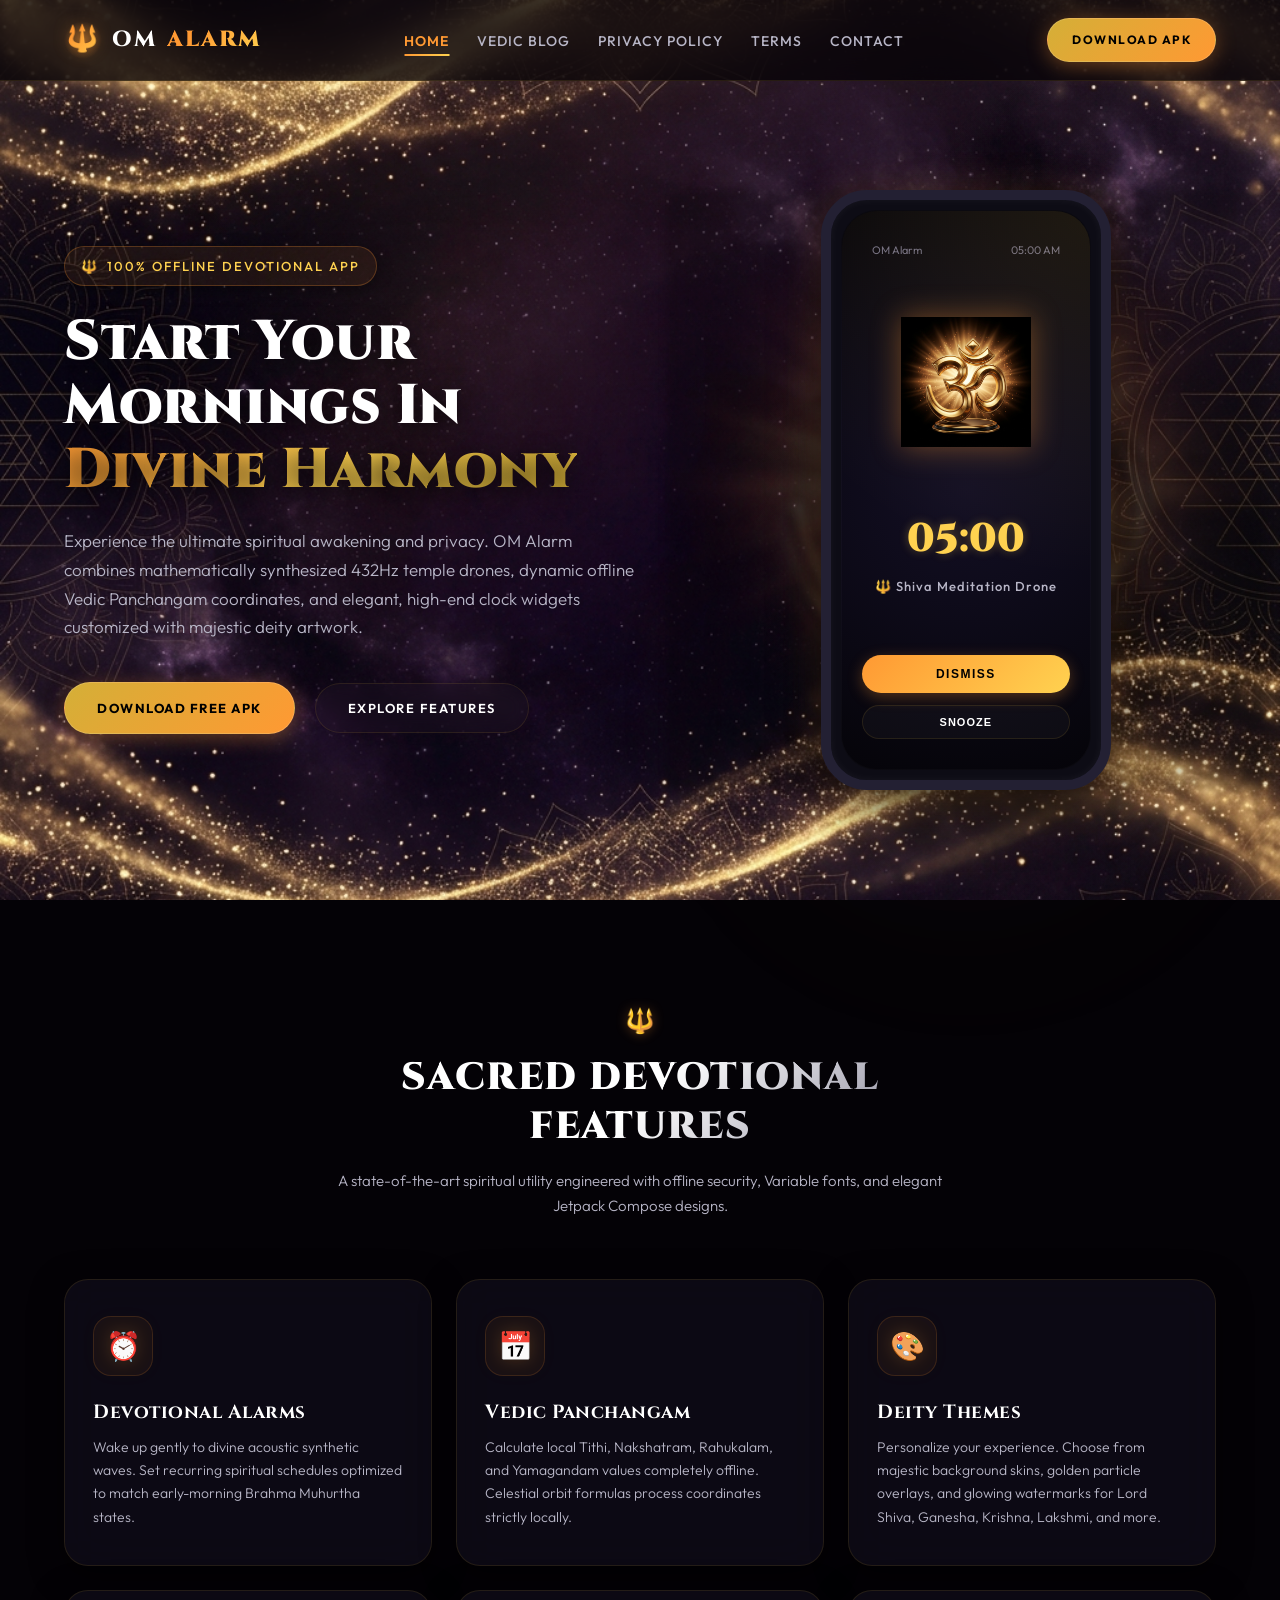
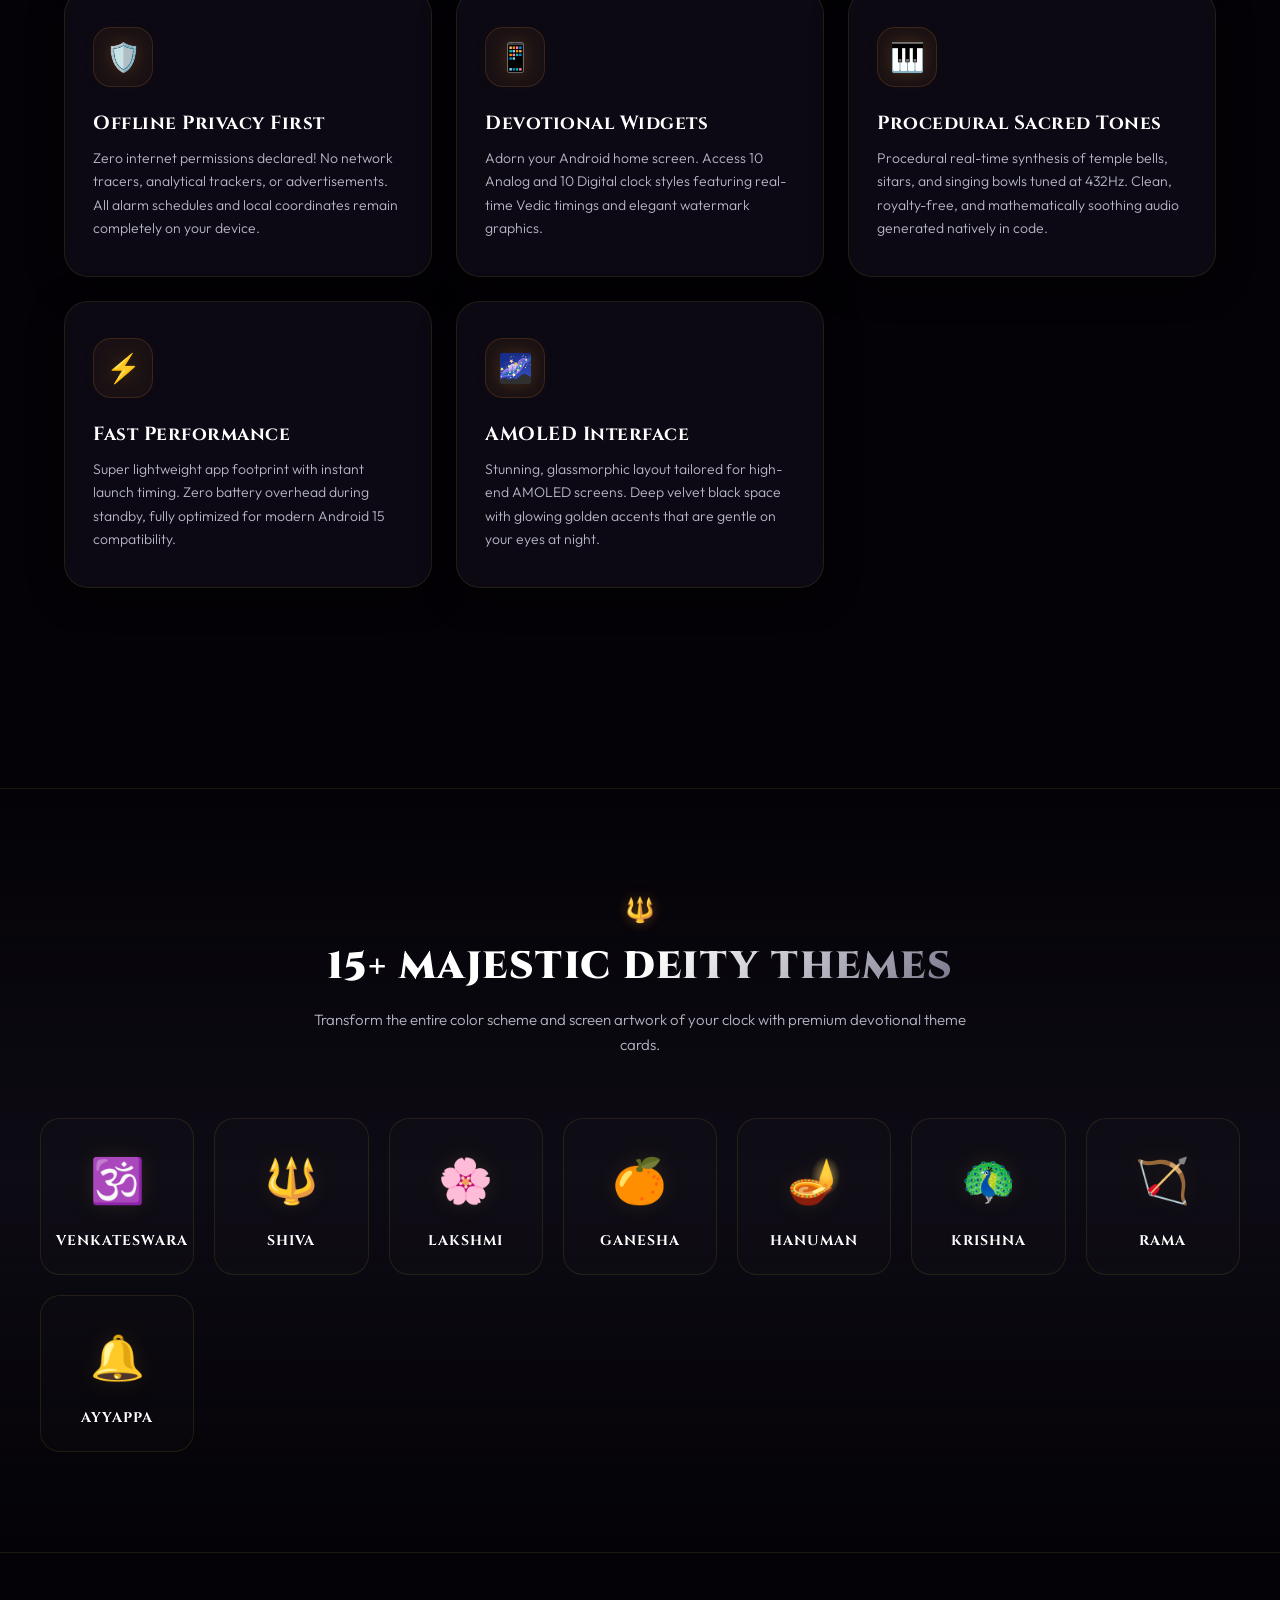
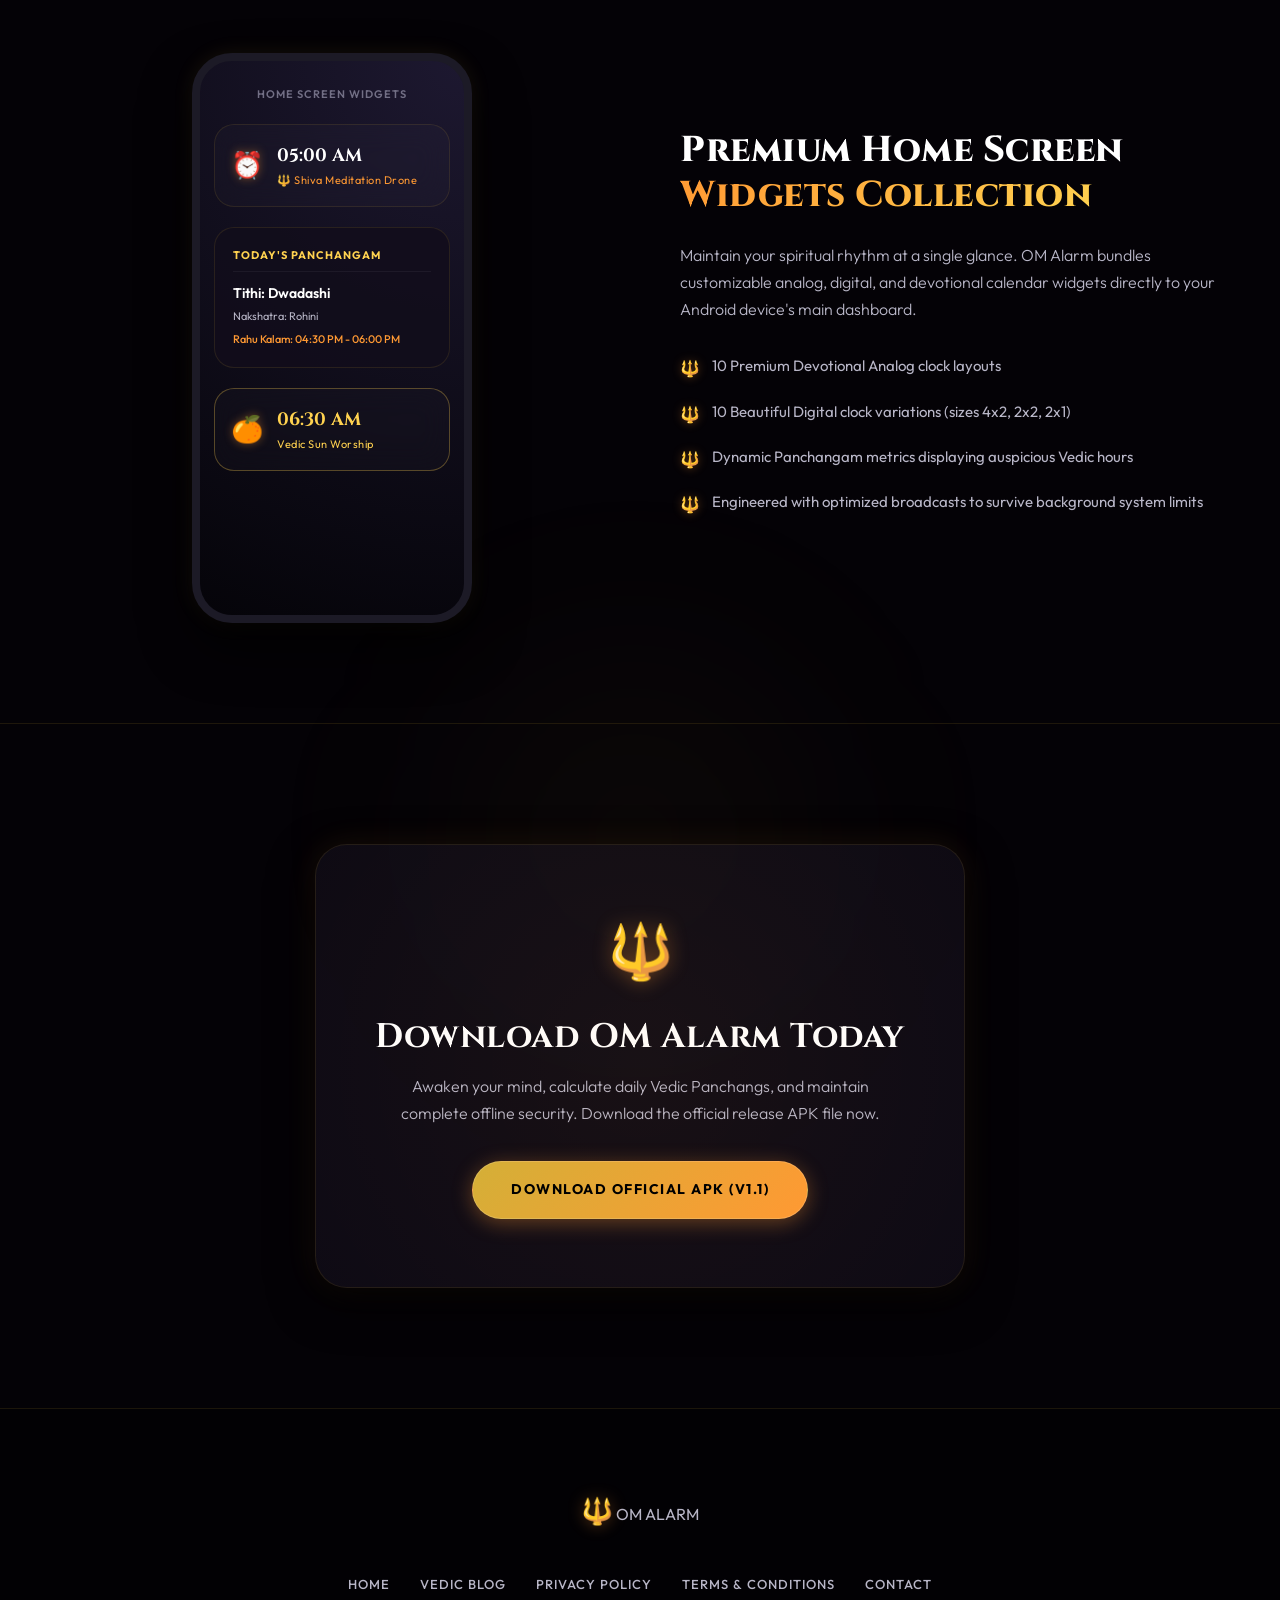
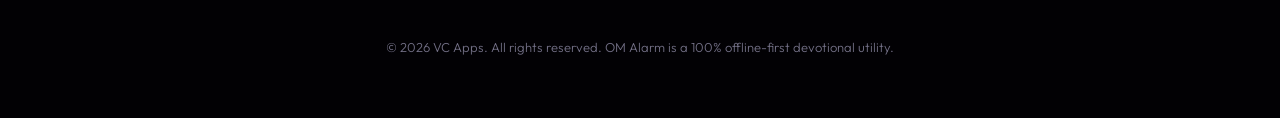
==== index.html @ 781d5936 "Add files via upload" ====
<!DOCTYPE html>
<html lang="en">
<head>
    <meta charset="UTF-8">
    <meta name="viewport" content="width=device-width, initial-scale=1.0">
    <title>🔱 OM Alarm — Premium Devotional Clock & Vedic Panchangam</title>
    <meta name="description" content="Awaken mindfully with offline synthesized 432Hz devotional chants, elegant deity-themed glassmorphic home widgets, and precise local Vedic Panchang calculations.">
    <link rel="stylesheet" href="style.css">
</head>
<body>

    <!-- Dynamic Saffron Aura Background Layer -->
    <div class="volumetric-aura" style="top: 10%; left: 10%;"></div>
    <div class="volumetric-aura-gold" style="top: 50%; right: 5%;"></div>
    
    <!-- Dynamic Floating Saffron Particles -->
    <div class="particles-container"></div>

    <!-- Header Navigation -->
    <header>
        <div class="nav-container">
            <a href="index.html" class="logo">
                <div class="logo-icon-wrapper">
                    <span class="logo-icon">🔱</span>
                    <div class="logo-icon-glow"></div>
                </div>
                OM <span>ALARM</span>
            </a>
            
            <button class="hamburger">☰</button>
            
            <nav>
                <ul>
                    <li><a href="index.html" class="active">Home</a></li>
                    <li><a href="blog.html">Vedic Blog</a></li>
                    <li><a href="privacy-policy.html">Privacy Policy</a></li>
                    <li><a href="terms-and-conditions.html">Terms</a></li>
                    <li><a href="contact.html">Contact</a></li>
                </ul>
            </nav>
            <a href="#download" class="cta-btn">Download APK</a>
        </div>
    </header>

    <!-- Hero Section -->
    <section class="hero">
        <div class="hero-content">
            <div class="hero-badge">
                <span>🔱</span> 100% Offline Devotional App
            </div>
            <h1>Start Your Mornings In <span class="highlight">Divine Harmony</span></h1>
            <p>Experience the ultimate spiritual awakening and privacy. OM Alarm combines mathematically synthesized 432Hz temple drones, dynamic offline Vedic Panchangam coordinates, and elegant, high-end clock widgets customized with majestic deity artwork.</p>
            <div class="hero-buttons">
                <a href="#download" class="cta-btn" style="padding: 14px 32px; font-size: 13px;">Download Free APK</a>
                <a href="#features" class="btn-secondary">Explore Features</a>
            </div>
        </div>
        
        <div class="hero-image-wrapper">
            <div class="om-background-glow"></div>
            <div class="phone-mockup">
                <div class="phone-screen">
                    <div class="phone-header">
                        <span>OM Alarm</span>
                        <span>05:00 AM</span>
                    </div>
                    <div class="phone-deity-watermark"></div>
                    <div class="phone-alarm-details">
                        <div class="phone-time">05:00</div>
                        <div class="phone-label">🔱 Shiva Meditation Drone</div>
                    </div>
                    <div class="phone-controls">
                        <button class="phone-btn-dismiss" onclick="alert('Alarm Dismissed Simulating!')">DISMISS</button>
                        <button class="phone-btn-snooze" onclick="alert('Snoozed for 9 minutes!')">SNOOZE</button>
                    </div>
                </div>
            </div>
        </div>
    </section>

    <!-- Features Section -->
    <section id="features" style="padding: 100px 24px; position: relative;">
        <div class="section-title-wrapper">
            <h2 class="section-title">Sacred Devotional Features</h2>
            <p class="section-subtitle">A state-of-the-art spiritual utility engineered with offline security, Variable fonts, and elegant Jetpack Compose designs.</p>
        </div>
        
        <div class="features-grid">
            <!-- Feature 1 -->
            <div class="glass-card">
                <div class="feature-icon-wrapper">⏰</div>
                <h3>Devotional Alarms</h3>
                <p>Wake up gently to divine acoustic synthetic waves. Set recurring spiritual schedules optimized to match early-morning Brahma Muhurtha states.</p>
            </div>
            <!-- Feature 2 -->
            <div class="glass-card">
                <div class="feature-icon-wrapper">📅</div>
                <h3>Vedic Panchangam</h3>
                <p>Calculate local Tithi, Nakshatram, Rahukalam, and Yamagandam values completely offline. Celestial orbit formulas process coordinates strictly locally.</p>
            </div>
            <!-- Feature 3 -->
            <div class="glass-card">
                <div class="feature-icon-wrapper">🎨</div>
                <h3>Deity Themes</h3>
                <p>Personalize your experience. Choose from majestic background skins, golden particle overlays, and glowing watermarks for Lord Shiva, Ganesha, Krishna, Lakshmi, and more.</p>
            </div>
            <!-- Feature 4 -->
            <div class="glass-card">
                <div class="feature-icon-wrapper">🛡️</div>
                <h3>Offline Privacy First</h3>
                <p>Zero internet permissions declared! No network tracers, analytical trackers, or advertisements. All alarm schedules and local coordinates remain completely on your device.</p>
            </div>
            <!-- Feature 5 -->
            <div class="glass-card">
                <div class="feature-icon-wrapper">📱</div>
                <h3>Devotional Widgets</h3>
                <p>Adorn your Android home screen. Access 10 Analog and 10 Digital clock styles featuring real-time Vedic timings and elegant watermark graphics.</p>
            </div>
            <!-- Feature 6 -->
            <div class="glass-card">
                <div class="feature-icon-wrapper">🎹</div>
                <h3>Procedural Sacred Tones</h3>
                <p>Procedural real-time synthesis of temple bells, sitars, and singing bowls tuned at 432Hz. Clean, royalty-free, and mathematically soothing audio generated natively in code.</p>
            </div>
            <!-- Feature 7 -->
            <div class="glass-card">
                <div class="feature-icon-wrapper">⚡</div>
                <h3>Fast Performance</h3>
                <p>Super lightweight app footprint with instant launch timing. Zero battery overhead during standby, fully optimized for modern Android 15 compatibility.</p>
            </div>
            <!-- Feature 8 -->
            <div class="glass-card">
                <div class="feature-icon-wrapper">🌌</div>
                <h3>AMOLED Interface</h3>
                <p>Stunning, glassmorphic layout tailored for high-end AMOLED screens. Deep velvet black space with glowing golden accents that are gentle on your eyes at night.</p>
            </div>
        </div>
    </section>

    <!-- Deity Gallery Section -->
    <section class="deity-section">
        <div class="section-title-wrapper">
            <h2 class="section-title">15+ Majestic Deity Themes</h2>
            <p class="section-subtitle">Transform the entire color scheme and screen artwork of your clock with premium devotional theme cards.</p>
        </div>
        
        <div class="deity-grid">
            <div class="deity-card">
                <div class="deity-avatar">🕉️</div>
                <h3>Venkateswara</h3>
            </div>
            <div class="deity-card">
                <div class="deity-avatar">🔱</div>
                <h3>Shiva</h3>
            </div>
            <div class="deity-card">
                <div class="deity-avatar">🌸</div>
                <h3>Lakshmi</h3>
            </div>
            <div class="deity-card">
                <div class="deity-avatar">🍊</div>
                <h3>Ganesha</h3>
            </div>
            <div class="deity-card">
                <div class="deity-avatar">🪔</div>
                <h3>Hanuman</h3>
            </div>
            <div class="deity-card">
                <div class="deity-avatar">🦚</div>
                <h3>Krishna</h3>
            </div>
            <div class="deity-card">
                <div class="deity-avatar">🏹</div>
                <h3>Rama</h3>
            </div>
            <div class="deity-card">
                <div class="deity-avatar">🔔</div>
                <h3>Ayyappa</h3>
            </div>
        </div>
    </section>

    <!-- Widgets Promo Section -->
    <section class="widget-promo">
        <div class="widget-mockup-wrapper">
            <div class="widget-phone">
                <div class="widget-title-bar">Home Screen Widgets</div>
                
                <!-- Widget 1: Analog/Digital Clock -->
                <div class="glass-widget">
                    <span class="glass-widget-icon">⏰</span>
                    <div class="widget-time-block">
                        <div class="widget-time-txt">05:00 AM</div>
                        <div class="widget-desc-txt">🔱 Shiva Meditation Drone</div>
                    </div>
                </div>
                
                <!-- Widget 2: Vedic Panchangam -->
                <div class="panchang-widget">
                    <div class="widget-header-line">Today's Panchangam</div>
                    <div class="widget-panchang-val">Tithi: Dwadashi</div>
                    <div class="widget-panchang-sub">Nakshatra: Rohini</div>
                    <div class="widget-panchang-sub" style="color: var(--primary); font-weight: 500; margin-top: 4px;">Rahu Kalam: 04:30 PM - 06:00 PM</div>
                </div>
                
                <!-- Widget 3: Ganesha Theme Digital -->
                <div class="glass-widget" style="border-color: rgba(255, 210, 80, 0.3);">
                    <span class="glass-widget-icon">🍊</span>
                    <div class="widget-time-block">
                        <div class="widget-time-txt" style="color: var(--accent);">06:30 AM</div>
                        <div class="widget-desc-txt" style="color: var(--accent);">Vedic Sun Worship</div>
                    </div>
                </div>
            </div>
        </div>
        
        <div>
            <h2>Premium Home Screen <span>Widgets Collection</span></h2>
            <p>Maintain your spiritual rhythm at a single glance. OM Alarm bundles customizable analog, digital, and devotional calendar widgets directly to your Android device's main dashboard.</p>
            <ul class="bullet-list">
                <li>10 Premium Devotional Analog clock layouts</li>
                <li>10 Beautiful Digital clock variations (sizes 4x2, 2x2, 2x1)</li>
                <li>Dynamic Panchangam metrics displaying auspicious Vedic hours</li>
                <li>Engineered with optimized broadcasts to survive background system limits</li>
            </ul>
        </div>
    </section>

    <!-- Download APK Banner Section -->
    <section id="download" class="download-section">
        <div class="volumetric-aura-gold" style="top: -20%; left: 30%;"></div>
        <div class="download-box">
            <span style="font-size: 54px; filter: drop-shadow(0 0 10px var(--primary-glow));">🔱</span>
            <h2 style="font-size: 34px; margin-top: 18px; margin-bottom: 14px; font-family: var(--font-heading); color: var(--text-title);">Download OM Alarm Today</h2>
            <p style="margin-bottom: 34px; color: var(--text-body); max-width: 520px; margin-left: auto; margin-right: auto; font-weight: 300;">Awaken your mind, calculate daily Vedic Panchangs, and maintain complete offline security. Download the official release APK file now.</p>
            <a href="app-release.apk" class="cta-btn" style="padding: 16px 38px; font-size: 14px;">Download Official APK (V1.1)</a>
        </div>
    </section>

    <!-- Footer -->
    <footer>
        <div class="footer-content">
            <p class="logo" style="justify-content: center;">
                <div class="logo-icon-wrapper" style="margin: 0 auto 0 0; display: inline-flex; width: auto; height: auto;">
                    <span class="logo-icon">🔱</span>
                </div>
                OM <span>ALARM</span>
            </p>
            <div class="footer-links">
                <a href="index.html">Home</a>
                <a href="blog.html">Vedic Blog</a>
                <a href="privacy-policy.html">Privacy Policy</a>
                <a href="terms-and-conditions.html">Terms & Conditions</a>
                <a href="contact.html">Contact</a>
            </div>
            <p class="copyright">&copy; 2026 VC Apps. All rights reserved. OM Alarm is a 100% offline-first devotional utility.</p>
        </div>
    </footer>

    <!-- Interactive Navigation Drawer & Golden Particle Script -->
    <script>
        document.addEventListener("DOMContentLoaded", () => {
            // Scroll tracking header transitions
            const header = document.querySelector("header");
            window.addEventListener("scroll", () => {
                if (window.scrollY > 40) {
                    header.classList.add("scrolled");
                } else {
                    header.classList.remove("scrolled");
                }
            });

            // Mobile Hamburger menu control
            const hamburger = document.querySelector(".hamburger");
            const nav = document.querySelector("nav");
            if (hamburger && nav) {
                hamburger.addEventListener("click", () => {
                    nav.classList.toggle("active");
                    hamburger.textContent = nav.classList.contains("active") ? "✕" : "☰";
                });
            }

            // High-fidelity Javascript Golden Particle Generator
            const container = document.querySelector(".particles-container");
            if (container) {
                for (let i = 0; i < 24; i++) {
                    const particle = document.createElement("div");
                    particle.classList.add("particle");
                    
                    const size = Math.random() * 5 + 1.5;
                    const left = Math.random() * 100;
                    const delay = Math.random() * 12;
                    const duration = Math.random() * 14 + 10;
                    
                    particle.style.width = `${size}px`;
                    particle.style.height = `${size}px`;
                    particle.style.left = `${left}%`;
                    particle.style.animationDelay = `${delay}s`;
                    particle.style.animationDuration = `${duration}s`;
                    
                    container.appendChild(particle);
                }
            }
        });
    </script>
</body>
</html>
---- style.css ----
/* 🔱 OM Alarm Premium Devotional Stylesheet */
@import url('https://fonts.googleapis.com/css2?family=Cinzel:wght@400;600;700;800;900&family=Outfit:wght@200;300;400;500;600;700;800&display=swap');

:root {
    --bg-primary: #040206; /* Ultimate AMOLED Pitch Black */
    --bg-secondary: #0d0b14; /* Deep Velvet Temple Shadow */
    --bg-tertiary: #14111d; /* Card Inner Base */
    --primary: #ff9933; /* Sacred Saffron */
    --primary-rgb: 255, 153, 51;
    --primary-glow: rgba(255, 153, 51, 0.4);
    
    --accent: #ffd250; /* Divine Warm Gold */
    --accent-gold: #d4af37; /* Metallic Royal Gold */
    --accent-glow: rgba(255, 210, 80, 0.25);
    
    --text-title: #ffffff;
    --text-body: #b8b6c7;
    --text-muted: #726f85;
    
    --card-glass: rgba(18, 14, 28, 0.65);
    --card-border: rgba(212, 175, 55, 0.12); /* Subtle Gold Border */
    --card-border-hover: rgba(255, 153, 51, 0.35); /* Glowing Saffron Hover */
    
    --font-heading: 'Cinzel', serif;
    --font-body: 'Outfit', sans-serif;
    
    --transition: all 0.5s cubic-bezier(0.16, 1, 0.3, 1);
    --transition-slow: all 0.8s cubic-bezier(0.16, 1, 0.3, 1);
}

/* Global Reset & Core Styling */
* {
    margin: 0;
    padding: 0;
    box-sizing: border-box;
}

html {
    scroll-behavior: smooth;
}

body {
    background-color: var(--bg-primary);
    background-image: 
        radial-gradient(circle at 50% 0%, rgba(255, 153, 51, 0.08) 0%, transparent 50%),
        radial-gradient(circle at 100% 60%, rgba(212, 175, 55, 0.04) 0%, transparent 40%),
        url('divine_temple_bg.png');
    background-size: cover;
    background-attachment: fixed;
    background-position: center;
    color: var(--text-body);
    font-family: var(--font-body);
    line-height: 1.7;
    overflow-x: hidden;
}

/* Scrollbar Customization */
::-webkit-scrollbar {
    width: 8px;
}
::-webkit-scrollbar-track {
    background: var(--bg-primary);
}
::-webkit-scrollbar-thumb {
    background: #181524;
    border: 1px solid var(--card-border);
    border-radius: 20px;
}
::-webkit-scrollbar-thumb:hover {
    background: var(--primary);
    box-shadow: 0 0 10px var(--primary-glow);
}

h1, h2, h3, h4, h5, h6 {
    font-family: var(--font-heading);
    color: var(--text-title);
    font-weight: 700;
    letter-spacing: 0.5px;
    line-height: 1.3;
}

p {
    font-weight: 300;
}

a {
    text-decoration: none;
    color: inherit;
    transition: var(--transition);
}

/* Decorative Volumetric Glow Layers */
.volumetric-aura {
    position: absolute;
    width: 600px;
    height: 600px;
    background: radial-gradient(circle, rgba(255, 153, 51, 0.08) 0%, transparent 70%);
    filter: blur(80px);
    pointer-events: none;
    z-index: -1;
    animation: drift 15s ease-in-out infinite alternate;
}

.volumetric-aura-gold {
    position: absolute;
    width: 500px;
    height: 500px;
    background: radial-gradient(circle, rgba(212, 175, 55, 0.06) 0%, transparent 75%);
    filter: blur(100px);
    pointer-events: none;
    z-index: -1;
    animation: drift-opposite 18s ease-in-out infinite alternate;
}

/* Floating Particles Container */
.particles-container {
    position: absolute;
    top: 0;
    left: 0;
    width: 100%;
    height: 100%;
    overflow: hidden;
    pointer-events: none;
    z-index: 0;
}

.particle {
    position: absolute;
    background: radial-gradient(circle, var(--accent) 0%, transparent 70%);
    border-radius: 50%;
    opacity: 0.3;
    animation: float-up 10s linear infinite;
}

/* Header & Glassmorphic Navigation */
header {
    position: fixed;
    top: 0;
    left: 0;
    width: 100%;
    z-index: 1000;
    background: rgba(4, 2, 6, 0.75);
    backdrop-filter: blur(20px);
    -webkit-backdrop-filter: blur(20px);
    border-bottom: 1px solid var(--card-border);
    transition: var(--transition);
}

header.scrolled {
    padding: 10px 0;
    background: rgba(4, 2, 6, 0.9);
    border-bottom-color: rgba(255, 153, 51, 0.2);
    box-shadow: 0 10px 30px rgba(0, 0, 0, 0.8);
}

.nav-container {
    max-width: 1200px;
    margin: 0 auto;
    padding: 18px 24px;
    display: flex;
    justify-content: space-between;
    align-items: center;
}

/* Premium Animated Logo */
.logo {
    display: flex;
    align-items: center;
    gap: 10px;
    font-family: var(--font-heading);
    font-size: 22px;
    font-weight: 800;
    color: var(--text-title);
    letter-spacing: 2px;
}

.logo span {
    color: var(--primary);
    background: linear-gradient(135deg, var(--primary) 30%, var(--accent) 100%);
    -webkit-background-clip: text;
    -webkit-text-fill-color: transparent;
    font-weight: 900;
}

.logo-icon-wrapper {
    position: relative;
    width: 38px;
    height: 38px;
    display: flex;
    align-items: center;
    justify-content: center;
}

.logo-icon {
    font-size: 26px;
    z-index: 2;
    filter: drop-shadow(0 0 8px var(--primary-glow));
    animation: breathing 4s ease-in-out infinite alternate;
}

.logo-icon-glow {
    position: absolute;
    width: 100%;
    height: 100%;
    background: radial-gradient(circle, var(--primary-glow) 0%, transparent 70%);
    border-radius: 50%;
    z-index: 1;
    animation: pulse-glow 2s ease-in-out infinite;
}

/* Nav Menu Items */
nav {
    position: relative;
}

nav ul {
    display: flex;
    list-style: none;
    gap: 28px;
    align-items: center;
}

nav ul a {
    font-size: 14px;
    font-weight: 500;
    letter-spacing: 1px;
    color: var(--text-body);
    text-transform: uppercase;
    position: relative;
    padding: 6px 0;
}

nav ul a::after {
    content: '';
    position: absolute;
    bottom: 0;
    left: 50%;
    width: 0;
    height: 1.5px;
    background: linear-gradient(90deg, var(--primary), var(--accent));
    transition: var(--transition);
    transform: translateX(-50%);
}

nav ul a:hover {
    color: var(--text-title);
    text-shadow: 0 0 10px rgba(255, 153, 51, 0.4);
}

nav ul a:hover::after, nav ul a.active::after {
    width: 100%;
}

nav ul a.active {
    color: var(--primary);
    font-weight: 600;
}

/* Call-to-action Button */
.cta-btn {
    background: linear-gradient(135deg, var(--accent-gold), var(--primary));
    color: #000000;
    padding: 11px 24px;
    border-radius: 30px;
    font-weight: 700;
    font-size: 12px;
    font-family: var(--font-body);
    letter-spacing: 1.5px;
    text-transform: uppercase;
    box-shadow: 0 4px 20px rgba(255, 153, 51, 0.35);
    border: 1px solid rgba(255, 255, 255, 0.15);
    cursor: pointer;
    overflow: hidden;
    position: relative;
    display: inline-block;
    text-align: center;
}

.cta-btn::before {
    content: '';
    position: absolute;
    top: 0;
    left: -100%;
    width: 50%;
    height: 100%;
    background: linear-gradient(90deg, transparent, rgba(255, 255, 255, 0.4), transparent);
    transform: skewX(-25deg);
    transition: 0.75s;
}

.cta-btn:hover {
    transform: translateY(-3px);
    box-shadow: 0 8px 25px rgba(255, 153, 51, 0.6);
    color: #000;
}

.cta-btn:hover::before {
    left: 150%;
}

/* Mobile Hamburger Menu */
.hamburger {
    display: none;
    cursor: pointer;
    background: none;
    border: none;
    color: var(--text-title);
    font-size: 24px;
    z-index: 1001;
}

/* Hero Section */
.hero {
    position: relative;
    min-height: 100vh;
    padding: 160px 24px 80px;
    max-width: 1200px;
    margin: 0 auto;
    display: grid;
    grid-template-columns: 1.1fr 0.9fr;
    gap: 40px;
    align-items: center;
    z-index: 10;
}

.hero-content {
    position: relative;
    z-index: 10;
}

.hero-badge {
    background: rgba(255, 153, 51, 0.08);
    border: 1px solid rgba(255, 153, 51, 0.25);
    padding: 8px 16px;
    border-radius: 30px;
    color: var(--accent);
    font-size: 13px;
    font-weight: 500;
    letter-spacing: 2px;
    text-transform: uppercase;
    display: inline-flex;
    align-items: center;
    gap: 8px;
    margin-bottom: 24px;
    box-shadow: 0 4px 15px rgba(0, 0, 0, 0.4);
}

.hero-content h1 {
    font-size: 56px;
    line-height: 1.15;
    margin-bottom: 24px;
    font-weight: 900;
    text-shadow: 0 5px 25px rgba(0, 0, 0, 0.8);
}

.hero-content h1 span.highlight {
    background: linear-gradient(135deg, var(--primary), var(--accent), var(--accent-gold));
    -webkit-background-clip: text;
    -webkit-text-fill-color: transparent;
}

.hero-content p {
    font-size: 17px;
    color: var(--text-body);
    margin-bottom: 40px;
    max-width: 580px;
    font-weight: 300;
}

.hero-buttons {
    display: flex;
    gap: 20px;
    align-items: center;
    flex-wrap: wrap;
}

.btn-secondary {
    border: 1px solid var(--card-border);
    background: rgba(255, 255, 255, 0.02);
    backdrop-filter: blur(10px);
    -webkit-backdrop-filter: blur(10px);
    color: var(--text-title);
    padding: 13px 32px;
    border-radius: 30px;
    font-weight: 600;
    font-size: 13px;
    letter-spacing: 1.5px;
    text-transform: uppercase;
    display: inline-block;
    transition: var(--transition);
}

.btn-secondary:hover {
    background: rgba(255, 153, 51, 0.05);
    border-color: var(--primary);
    box-shadow: 0 0 15px rgba(255, 153, 51, 0.2);
    transform: translateY(-2px);
}

/* Premium Hero Image with Glowing OM */
.hero-image-wrapper {
    position: relative;
    display: flex;
    justify-content: center;
    align-items: center;
    z-index: 5;
}

.om-background-glow {
    position: absolute;
    width: 120%;
    height: 120%;
    background: url('gold_om_logo.png') no-repeat center;
    background-size: contain;
    opacity: 0.18;
    filter: blur(4px);
    z-index: -1;
    animation: rotate-slow 60s linear infinite;
}

/* Custom Interactive Phone Mockup */
.phone-mockup {
    width: 290px;
    height: 600px;
    background: #0d0c15;
    border-radius: 46px;
    border: 10px solid #232033;
    box-shadow: 
        0 25px 60px -15px rgba(0, 0, 0, 0.9), 
        0 0 40px rgba(255, 153, 51, 0.15),
        inset 0 0 10px rgba(255, 255, 255, 0.05);
    padding: 10px;
    overflow: hidden;
    position: relative;
    display: flex;
    flex-direction: column;
    justify-content: center;
    align-items: center;
    animation: floating-phone 6s ease-in-out infinite;
}

.phone-screen {
    width: 100%;
    height: 100%;
    border-radius: 36px;
    overflow: hidden;
    background: radial-gradient(circle at center, #130f24 0%, #050409 100%);
    display: flex;
    flex-direction: column;
    justify-content: space-between;
    align-items: center;
    padding: 30px 20px;
    text-align: center;
    border: 1px solid rgba(255, 255, 255, 0.02);
    position: relative;
}

.phone-screen::before {
    content: '';
    position: absolute;
    top: 0;
    left: 0;
    width: 100%;
    height: 100%;
    background: radial-gradient(circle at top right, rgba(255, 210, 80, 0.1) 0%, transparent 60%);
    pointer-events: none;
}

.phone-header {
    display: flex;
    justify-content: space-between;
    width: 100%;
    padding: 0 10px;
    font-size: 11px;
    color: var(--text-muted);
}

.phone-deity-watermark {
    width: 130px;
    height: 130px;
    background: url('gold_om_logo.png') no-repeat center;
    background-size: contain;
    filter: drop-shadow(0 0 15px rgba(255, 153, 51, 0.4));
    animation: pulsing-watermark 3s ease-in-out infinite alternate;
}

.phone-alarm-details {
    width: 100%;
    z-index: 2;
}

.phone-time {
    font-family: var(--font-heading);
    font-size: 40px;
    font-weight: 900;
    color: var(--accent);
    text-shadow: 0 0 10px rgba(255, 210, 80, 0.3);
    margin-bottom: 2px;
}

.phone-label {
    font-size: 13px;
    color: var(--text-body);
    font-weight: 500;
    letter-spacing: 1px;
}

.phone-controls {
    width: 100%;
    display: flex;
    flex-direction: column;
    gap: 12px;
    z-index: 2;
}

.phone-btn-dismiss {
    background: linear-gradient(135deg, var(--primary), var(--accent));
    border: none;
    padding: 12px 20px;
    border-radius: 20px;
    color: #000;
    font-weight: 700;
    font-size: 12px;
    letter-spacing: 1.5px;
    box-shadow: 0 4px 15px rgba(255, 153, 51, 0.3);
    cursor: pointer;
    text-transform: uppercase;
}

.phone-btn-snooze {
    background: rgba(255, 255, 255, 0.03);
    border: 1px solid var(--card-border);
    padding: 10px 20px;
    border-radius: 20px;
    color: var(--text-title);
    font-weight: 600;
    font-size: 11px;
    letter-spacing: 1px;
    cursor: pointer;
    text-transform: uppercase;
    transition: var(--transition);
}

.phone-btn-snooze:hover {
    background: rgba(255, 255, 255, 0.08);
    border-color: var(--accent);
}

/* Glassmorphism Section Title */
.section-title-wrapper {
    text-align: center;
    max-width: 700px;
    margin: 0 auto 60px;
    padding: 0 24px;
    position: relative;
}

.section-title-wrapper::before {
    content: '🔱';
    font-size: 24px;
    display: block;
    margin-bottom: 12px;
    color: var(--primary);
    filter: drop-shadow(0 0 6px var(--primary-glow));
    animation: breathing 3s ease-in-out infinite alternate;
}

.section-title {
    font-size: 38px;
    font-weight: 900;
    letter-spacing: 1.5px;
    text-transform: uppercase;
    margin-bottom: 16px;
    background: linear-gradient(135deg, var(--text-title) 50%, var(--text-muted) 100%);
    -webkit-background-clip: text;
    -webkit-text-fill-color: transparent;
}

.section-subtitle {
    font-size: 15px;
    color: var(--text-body);
    font-weight: 300;
}

/* Features Grid & Premium Cards */
.features-grid {
    display: grid;
    grid-template-columns: repeat(auto-fit, minmax(280px, 1fr));
    gap: 24px;
    max-width: 1200px;
    margin: 0 auto;
    padding: 0 24px 100px;
}

.glass-card {
    background: var(--card-glass);
    border: 1px solid var(--card-border);
    border-radius: 24px;
    padding: 36px 28px;
    position: relative;
    overflow: hidden;
    transition: var(--transition-slow);
    box-shadow: 
        0 8px 32px 0 rgba(0, 0, 0, 0.5),
        inset 0 0 10px rgba(255, 255, 255, 0.01);
    backdrop-filter: blur(20px);
    -webkit-backdrop-filter: blur(20px);
}

.glass-card::before {
    content: '';
    position: absolute;
    top: 0;
    left: 0;
    width: 100%;
    height: 100%;
    background: linear-gradient(135deg, rgba(255, 153, 51, 0.08) 0%, transparent 100%);
    opacity: 0;
    transition: var(--transition);
}

.glass-card:hover {
    transform: translateY(-8px) scale(1.02);
    border-color: var(--card-border-hover);
    box-shadow: 
        0 15px 35px rgba(0, 0, 0, 0.7),
        0 0 25px rgba(255, 153, 51, 0.15);
}

.glass-card:hover::before {
    opacity: 1;
}

.feature-icon-wrapper {
    width: 60px;
    height: 60px;
    border-radius: 18px;
    background: rgba(255, 153, 51, 0.05);
    border: 1px solid rgba(255, 153, 51, 0.15);
    display: flex;
    align-items: center;
    justify-content: center;
    font-size: 28px;
    margin-bottom: 24px;
    color: var(--primary);
    filter: drop-shadow(0 0 8px rgba(255, 153, 51, 0.2));
    transition: var(--transition);
}

.glass-card:hover .feature-icon-wrapper {
    background: rgba(255, 153, 51, 0.15);
    border-color: var(--primary);
    transform: scale(1.1) rotate(5deg);
}

.glass-card h3 {
    font-size: 19px;
    margin-bottom: 12px;
    letter-spacing: 0.5px;
    font-weight: 700;
}

.glass-card p {
    font-size: 14px;
    color: var(--text-body);
    line-height: 1.65;
    font-weight: 300;
}

/* Deity Section with Carousel Horizontal Grid */
.deity-section {
    background: linear-gradient(180deg, transparent 0%, var(--bg-secondary) 50%, transparent 100%);
    border-top: 1px solid var(--card-border);
    border-bottom: 1px solid var(--card-border);
    padding: 100px 24px;
}

.deity-grid {
    display: grid;
    grid-template-columns: repeat(auto-fit, minmax(140px, 1fr));
    gap: 20px;
    max-width: 1200px;
    margin: 0 auto;
}

.deity-card {
    background: rgba(255, 255, 255, 0.01);
    border: 1px solid var(--card-border);
    border-radius: 20px;
    padding: 24px 15px;
    text-align: center;
    transition: var(--transition);
    position: relative;
    overflow: hidden;
}

.deity-card::before {
    content: '';
    position: absolute;
    width: 80px;
    height: 80px;
    background: radial-gradient(circle, var(--accent-glow) 0%, transparent 70%);
    top: 50%;
    left: 50%;
    transform: translate(-50%, -50%);
    opacity: 0;
    transition: var(--transition);
}

.deity-card:hover {
    border-color: var(--primary);
    background: rgba(255, 153, 51, 0.04);
    transform: translateY(-5px);
    box-shadow: 0 8px 25px rgba(0, 0, 0, 0.5), 0 0 15px rgba(255, 153, 51, 0.1);
}

.deity-card:hover::before {
    opacity: 1;
}

.deity-avatar {
    font-size: 44px;
    margin-bottom: 14px;
    position: relative;
    z-index: 2;
    filter: drop-shadow(0 0 10px rgba(255, 210, 80, 0.1));
    animation: floating-small 3s ease-in-out infinite alternate;
}

.deity-card h3 {
    font-size: 14px;
    font-weight: 700;
    letter-spacing: 1px;
    text-transform: uppercase;
    color: var(--text-title);
    position: relative;
    z-index: 2;
}

/* Premium Widget Promo & Home Mockup Section */
.widget-promo {
    max-width: 1200px;
    margin: 100px auto;
    padding: 0 24px;
    display: grid;
    grid-template-columns: 1fr 1fr;
    gap: 80px;
    align-items: center;
    position: relative;
}

.widget-promo h2 {
    font-size: 36px;
    line-height: 1.25;
    margin-bottom: 24px;
    font-weight: 800;
}

.widget-promo h2 span {
    background: linear-gradient(135deg, var(--primary), var(--accent));
    -webkit-background-clip: text;
    -webkit-text-fill-color: transparent;
}

.widget-promo p {
    font-size: 16px;
    margin-bottom: 30px;
    font-weight: 300;
}

.bullet-list {
    list-style: none;
    margin-bottom: 30px;
}

.bullet-list li {
    margin-bottom: 16px;
    font-size: 15px;
    display: flex;
    align-items: flex-start;
    gap: 12px;
    color: var(--text-body);
}

.bullet-list li::before {
    content: '🔱';
    color: var(--primary);
    font-size: 16px;
    margin-top: 2px;
    filter: drop-shadow(0 0 5px var(--primary-glow));
}

/* Widget Mockup Container */
.widget-mockup-wrapper {
    display: flex;
    justify-content: center;
    position: relative;
}

.widget-phone {
    width: 280px;
    height: 570px;
    background: #08070d;
    border-radius: 40px;
    border: 8px solid #1c1a26;
    box-shadow: 
        0 25px 50px rgba(0, 0, 0, 0.8),
        0 0 20px rgba(212, 175, 55, 0.1);
    padding: 14px;
    display: flex;
    flex-direction: column;
    justify-content: flex-start;
    align-items: center;
    gap: 20px;
    background-image: radial-gradient(circle at top right, #1d1830 0%, #050409 100%);
    animation: floating-phone-opposite 6s ease-in-out infinite;
}

.widget-title-bar {
    font-size: 11px;
    color: var(--text-muted);
    letter-spacing: 1px;
    text-transform: uppercase;
    font-weight: 600;
    margin-top: 10px;
}

.glass-widget {
    background: rgba(255, 255, 255, 0.02);
    border: 1px solid var(--card-border);
    backdrop-filter: blur(15px);
    -webkit-backdrop-filter: blur(15px);
    width: 100%;
    border-radius: 20px;
    padding: 16px;
    display: flex;
    align-items: center;
    gap: 14px;
    transition: var(--transition);
}

.glass-widget:hover {
    border-color: var(--primary);
    transform: scale(1.03);
    box-shadow: 0 8px 25px rgba(0,0,0,0.5);
}

.glass-widget-icon {
    font-size: 26px;
    filter: drop-shadow(0 0 5px var(--primary-glow));
    animation: floating-small 3s ease-in-out infinite alternate;
}

.widget-time-block {
    text-align: left;
}

.widget-time-txt {
    font-size: 18px;
    font-weight: 700;
    color: var(--text-title);
    font-family: var(--font-heading);
}

.widget-desc-txt {
    font-size: 11px;
    color: var(--primary);
    letter-spacing: 0.5px;
}

.panchang-widget {
    background: rgba(18, 14, 28, 0.85);
    border: 1px solid var(--card-border);
    width: 100%;
    border-radius: 20px;
    padding: 18px;
    text-align: left;
    transition: var(--transition);
}

.panchang-widget:hover {
    border-color: var(--accent);
    transform: scale(1.03);
    box-shadow: 0 8px 25px rgba(0,0,0,0.5);
}

.widget-header-line {
    font-size: 11px;
    color: var(--accent);
    font-weight: 700;
    letter-spacing: 1px;
    text-transform: uppercase;
    border-bottom: 1px solid rgba(255, 255, 255, 0.05);
    padding-bottom: 6px;
    margin-bottom: 10px;
}

.widget-panchang-val {
    font-size: 14px;
    font-weight: 600;
    color: var(--text-title);
    margin-bottom: 2px;
}

.widget-panchang-sub {
    font-size: 11px;
    color: var(--text-body);
}

/* Inner Page Header Block */
.inner-header {
    position: relative;
    padding: 180px 24px 80px;
    background: linear-gradient(180deg, var(--bg-secondary) 0%, var(--bg-primary) 100%);
    text-align: center;
    border-bottom: 1px solid var(--card-border);
}

.inner-header h1 {
    font-size: 46px;
    font-weight: 900;
    margin-bottom: 16px;
    letter-spacing: 1.5px;
    text-transform: uppercase;
    background: linear-gradient(135deg, var(--text-title), var(--accent));
    -webkit-background-clip: text;
    -webkit-text-fill-color: transparent;
}

.inner-header p {
    font-size: 15px;
    color: var(--text-body);
    font-weight: 300;
    max-width: 600px;
    margin: 0 auto;
}

.inner-content {
    max-width: 960px;
    margin: 80px auto;
    padding: 0 24px;
}

/* Legal Documents Style (Privacy & Terms) */
.legal-box {
    background: var(--card-glass);
    border: 1px solid var(--card-border);
    border-radius: 28px;
    padding: 50px 40px;
    backdrop-filter: blur(25px);
    -webkit-backdrop-filter: blur(25px);
    box-shadow: 0 10px 40px rgba(0, 0, 0, 0.6);
}

.legal-highlight-box {
    background: rgba(255, 153, 51, 0.03);
    border-left: 4px solid var(--primary);
    padding: 24px;
    border-radius: 12px;
    margin-bottom: 40px;
    box-shadow: inset 0 0 15px rgba(255, 153, 51, 0.02);
}

.legal-highlight-box h3 {
    color: var(--text-title);
    margin-bottom: 8px;
    display: flex;
    align-items: center;
    gap: 8px;
    font-size: 16px;
}

.legal-box h2 {
    font-size: 22px;
    margin-top: 40px;
    margin-bottom: 18px;
    border-left: 3.5px solid var(--primary);
    padding-left: 14px;
    letter-spacing: 1px;
}

.legal-box h2:first-of-type {
    margin-top: 0;
}

.legal-box p {
    margin-bottom: 22px;
    font-size: 15.5px;
    font-weight: 300;
    line-height: 1.8;
}

.legal-box ul {
    margin-left: 20px;
    margin-bottom: 30px;
}

.legal-box li {
    margin-bottom: 12px;
    font-size: 14.5px;
    font-weight: 300;
}

.legal-box strong {
    color: var(--text-title);
    font-weight: 600;
}

/* Grid layout for permissions on Privacy Page */
.permissions-grid {
    display: grid;
    grid-template-columns: 1fr 1fr;
    gap: 20px;
    margin: 25px 0 35px;
}

.permission-card {
    background: rgba(255, 255, 255, 0.015);
    border: 1px solid var(--card-border);
    border-radius: 16px;
    padding: 20px;
    transition: var(--transition);
}

.permission-card:hover {
    border-color: rgba(255, 153, 51, 0.25);
    background: rgba(255, 153, 51, 0.02);
}

.permission-card-title {
    font-family: var(--font-heading);
    font-size: 15px;
    font-weight: 700;
    color: var(--accent);
    margin-bottom: 8px;
    display: flex;
    align-items: center;
    gap: 8px;
}

.permission-card-desc {
    font-size: 13.5px;
    color: var(--text-body);
    font-weight: 300;
    line-height: 1.5;
}

/* Table layout styling */
table {
    width: 100%;
    border-collapse: collapse;
    margin: 30px 0;
    font-size: 14px;
    background: rgba(0,0,0,0.3);
    border-radius: 16px;
    overflow: hidden;
    border: 1px solid var(--card-border);
}

th, td {
    border: 1px solid var(--card-border);
    padding: 16px;
    text-align: left;
}

th {
    background-color: rgba(255, 153, 51, 0.04);
    color: var(--primary);
    font-family: var(--font-heading);
    font-weight: bold;
    letter-spacing: 1px;
    font-size: 13px;
    text-transform: uppercase;
}

tr:nth-child(even) {
    background-color: rgba(255,255,255,0.01);
}

tr:hover {
    background-color: rgba(255, 153, 51, 0.015);
}

/* Blog Layout */
.blog-grid {
    display: grid;
    grid-template-columns: repeat(auto-fit, minmax(320px, 1fr));
    gap: 30px;
    max-width: 1200px;
    margin: 60px auto 100px;
    padding: 0 24px;
}

.blog-card {
    background: var(--card-glass);
    border: 1px solid var(--card-border);
    border-radius: 24px;
    overflow: hidden;
    transition: var(--transition);
    display: flex;
    flex-direction: column;
}

.blog-card:hover {
    transform: translateY(-6px);
    border-color: var(--primary);
    box-shadow: 0 12px 35px rgba(0,0,0,0.6);
}

.blog-meta {
    padding: 24px 24px 0;
    font-size: 12px;
    color: var(--primary);
    font-weight: 600;
    letter-spacing: 1px;
    display: flex;
    justify-content: space-between;
    text-transform: uppercase;
}

.blog-body {
    padding: 16px 24px 28px;
    display: flex;
    flex-direction: column;
    flex-grow: 1;
}

.blog-body h3 {
    font-size: 19px;
    margin-bottom: 12px;
    line-height: 1.4;
    color: var(--text-title);
}

.blog-body p {
    font-size: 14px;
    margin-bottom: 24px;
    color: var(--text-body);
    font-weight: 300;
    flex-grow: 1;
}

.read-more {
    font-weight: 700;
    font-size: 12px;
    color: var(--accent);
    text-transform: uppercase;
    letter-spacing: 1px;
    margin-top: auto;
    display: inline-flex;
    align-items: center;
    gap: 4px;
}

.read-more:hover {
    color: var(--primary);
}

/* Contact Page Layout */
.contact-container {
    display: grid;
    grid-template-columns: 0.9fr 1.1fr;
    gap: 60px;
    max-width: 1100px;
    margin: 60px auto 100px;
    padding: 0 24px;
}

.contact-info {
    display: flex;
    flex-direction: column;
    gap: 32px;
}

.contact-info-title {
    font-size: 26px;
    font-weight: 800;
    margin-bottom: 8px;
}

.contact-info p {
    font-weight: 300;
    font-size: 15px;
    line-height: 1.6;
}

.info-item {
    display: flex;
    align-items: flex-start;
    gap: 20px;
    background: rgba(255, 255, 255, 0.015);
    border: 1px solid var(--card-border);
    padding: 20px;
    border-radius: 20px;
    transition: var(--transition);
}

.info-item:hover {
    border-color: rgba(255, 153, 51, 0.2);
    background: rgba(255, 153, 51, 0.01);
}

.info-icon {
    width: 48px;
    height: 48px;
    background: rgba(255, 153, 51, 0.05);
    border: 1px solid var(--primary);
    border-radius: 14px;
    display: flex;
    justify-content: center;
    align-items: center;
    font-size: 20px;
    color: var(--primary);
    filter: drop-shadow(0 0 5px var(--primary-glow));
}

.info-text h3 {
    font-size: 15px;
    margin-bottom: 4px;
    color: var(--text-title);
    text-transform: uppercase;
    letter-spacing: 0.5px;
}

.info-text p {
    font-size: 13.5px;
    font-weight: 300;
    color: var(--text-body);
}

/* Modern Borderless Input Contact Form */
.contact-form {
    background: var(--card-glass);
    border: 1px solid var(--card-border);
    border-radius: 28px;
    padding: 40px;
    box-shadow: 0 10px 40px rgba(0,0,0,0.6);
}

.contact-form h2 {
    font-size: 22px;
    margin-bottom: 30px;
    text-align: center;
    border-bottom: 1px solid var(--card-border);
    padding-bottom: 14px;
}

.form-group {
    margin-bottom: 24px;
    position: relative;
}

.form-group label {
    display: block;
    font-size: 11px;
    font-weight: 600;
    color: var(--accent);
    margin-bottom: 8px;
    text-transform: uppercase;
    letter-spacing: 1px;
}

.form-group input, .form-group textarea {
    width: 100%;
    background: rgba(0, 0, 0, 0.4);
    border: 1px solid var(--card-border);
    border-radius: 14px;
    padding: 14px 18px;
    color: var(--text-title);
    font-family: var(--font-body);
    font-size: 15px;
    font-weight: 300;
    transition: var(--transition);
}

.form-group input:focus, .form-group textarea:focus {
    outline: none;
    border-color: var(--primary);
    box-shadow: 0 0 15px rgba(255, 153, 51, 0.15);
    background: rgba(0, 0, 0, 0.6);
}

/* Custom Styled Agree Checkbox */
.agree-container {
    display: flex;
    align-items: flex-start;
    gap: 10px;
    margin-bottom: 24px;
    cursor: pointer;
    font-size: 13px;
    color: var(--text-body);
}

.agree-container input {
    width: auto;
    margin-top: 4px;
    accent-color: var(--primary);
}

/* Simulated Submit Button */
.submit-btn {
    width: 100%;
    background: linear-gradient(135deg, var(--accent-gold), var(--primary));
    color: #000;
    border: none;
    padding: 16px;
    border-radius: 16px;
    font-family: var(--font-heading);
    font-weight: 800;
    font-size: 14px;
    letter-spacing: 1.5px;
    text-transform: uppercase;
    cursor: pointer;
    box-shadow: 0 4px 20px rgba(255, 153, 51, 0.35);
    transition: var(--transition);
}

.submit-btn:hover {
    transform: translateY(-2px);
    box-shadow: 0 8px 25px rgba(255, 153, 51, 0.55);
}

/* Direct Download Section on Main Page */
.download-section {
    padding: 120px 24px;
    text-align: center;
    position: relative;
    border-top: 1px solid var(--card-border);
}

.download-box {
    max-width: 650px;
    margin: 0 auto;
    background: var(--card-glass);
    border: 1px solid var(--card-border);
    padding: 60px 40px;
    border-radius: 32px;
    box-shadow: 
        0 15px 45px rgba(0, 0, 0, 0.8),
        0 0 30px rgba(255, 153, 51, 0.1);
    position: relative;
    overflow: hidden;
}

.download-box::before {
    content: '';
    position: absolute;
    top: -50%;
    left: -50%;
    width: 200%;
    height: 200%;
    background: radial-gradient(circle, rgba(255, 153, 51, 0.05) 0%, transparent 60%);
    pointer-events: none;
}

/* Footer styling */
footer {
    background-color: #020104;
    border-top: 1px solid var(--card-border);
    padding: 80px 24px 60px;
    text-align: center;
    position: relative;
    z-index: 10;
}

.footer-content {
    max-width: 1200px;
    margin: 0 auto;
}

.footer-links {
    display: flex;
    justify-content: center;
    gap: 30px;
    margin: 40px 0;
    flex-wrap: wrap;
}

.footer-links a {
    font-size: 13px;
    color: var(--text-body);
    font-weight: 500;
    letter-spacing: 1px;
    text-transform: uppercase;
}

.footer-links a:hover {
    color: var(--primary);
    text-shadow: 0 0 8px rgba(255, 153, 51, 0.3);
}

.copyright {
    font-size: 13px;
    color: var(--text-muted);
    font-weight: 300;
}

/* Core Animations Keyframes */
@keyframes breathing {
    0% {
        transform: scale(0.96);
        filter: drop-shadow(0 0 4px var(--primary-glow));
    }
    100% {
        transform: scale(1.04);
        filter: drop-shadow(0 0 14px var(--primary-glow));
    }
}

@keyframes pulse-glow {
    0% {
        transform: scale(0.9);
        opacity: 0.3;
    }
    50% {
        transform: scale(1.15);
        opacity: 0.6;
    }
    100% {
        transform: scale(0.9);
        opacity: 0.3;
    }
}

@keyframes floating-phone {
    0% {
        transform: translateY(0px) rotate(0deg);
    }
    50% {
        transform: translateY(-15px) rotate(1deg);
    }
    100% {
        transform: translateY(0px) rotate(0deg);
    }
}

@keyframes floating-phone-opposite {
    0% {
        transform: translateY(0px) rotate(0deg);
    }
    50% {
        transform: translateY(-15px) rotate(-1.5deg);
    }
    100% {
        transform: translateY(0px) rotate(0deg);
    }
}

@keyframes floating-small {
    0% {
        transform: translateY(0px);
    }
    50% {
        transform: translateY(-5px);
    }
    100% {
        transform: translateY(0px);
    }
}

@keyframes floating-small-rotate {
    0% {
        transform: translateY(0px) rotate(-1deg);
    }
    50% {
        transform: translateY(-4px) rotate(1deg);
    }
    100% {
        transform: translateY(0px) rotate(-1deg);
    }
}

@keyframes pulsing-watermark {
    0% {
        transform: scale(0.95);
        opacity: 0.8;
    }
    100% {
        transform: scale(1.05);
        opacity: 0.95;
    }
}

@keyframes rotate-slow {
    0% {
        transform: rotate(0deg);
    }
    100% {
        transform: rotate(360deg);
    }
}

@keyframes drift {
    0% {
        transform: translate(0px, 0px) scale(1);
    }
    50% {
        transform: translate(40px, -50px) scale(1.1);
    }
    100% {
        transform: translate(0px, 0px) scale(1);
    }
}

@keyframes drift-opposite {
    0% {
        transform: translate(0px, 0px) scale(1);
    }
    50% {
        transform: translate(-30px, 40px) scale(1.05);
    }
    100% {
        transform: translate(0px, 0px) scale(1);
    }
}

@keyframes float-up {
    0% {
        transform: translateY(100vh) scale(0.5);
        opacity: 0;
    }
    10% {
        opacity: 0.4;
    }
    90% {
        opacity: 0.4;
    }
    100% {
        transform: translateY(-20vh) scale(1.2);
        opacity: 0;
    }
}

/* Responsive Viewports Adjustments */
@media (max-width: 968px) {
    .hero {
        grid-template-columns: 1fr;
        padding-top: 140px;
        text-align: center;
        gap: 60px;
        min-height: auto;
    }
    
    .hero-badge {
        margin-left: auto;
        margin-right: auto;
    }

    .hero-content h1 {
        font-size: 42px;
    }
    
    .hero-content p {
        margin: 0 auto 36px;
    }
    
    .hero-buttons {
        justify-content: center;
    }
    
    .hero-image-wrapper {
        margin-top: 20px;
    }
    
    .widget-promo {
        grid-template-columns: 1fr;
        gap: 50px;
        text-align: center;
    }
    
    .widget-mockup-wrapper {
        order: 2;
    }
    
    .bullet-list {
        display: inline-block;
        text-align: left;
    }
    
    .contact-container {
        grid-template-columns: 1fr;
        gap: 50px;
    }
    
    .permissions-grid {
        grid-template-columns: 1fr;
    }
}

@media (max-width: 768px) {
    /* Responsive Header Hamburger */
    .hamburger {
        display: block;
    }

    nav ul {
        position: fixed;
        top: 0;
        right: -100%;
        width: 280px;
        height: 100vh;
        background: rgba(4, 2, 6, 0.98);
        backdrop-filter: blur(20px);
        -webkit-backdrop-filter: blur(20px);
        border-left: 1px solid var(--card-border);
        flex-direction: column;
        justify-content: center;
        gap: 36px;
        transition: var(--transition);
        z-index: 1000;
        padding: 40px;
    }

    nav.active ul {
        right: 0;
    }

    .nav-container {
        padding: 16px 20px;
    }

    .cta-btn {
        padding: 8px 18px;
        font-size: 11px;
    }

    .section-title {
        font-size: 30px;
    }

    .legal-box {
        padding: 30px 20px;
    }
}
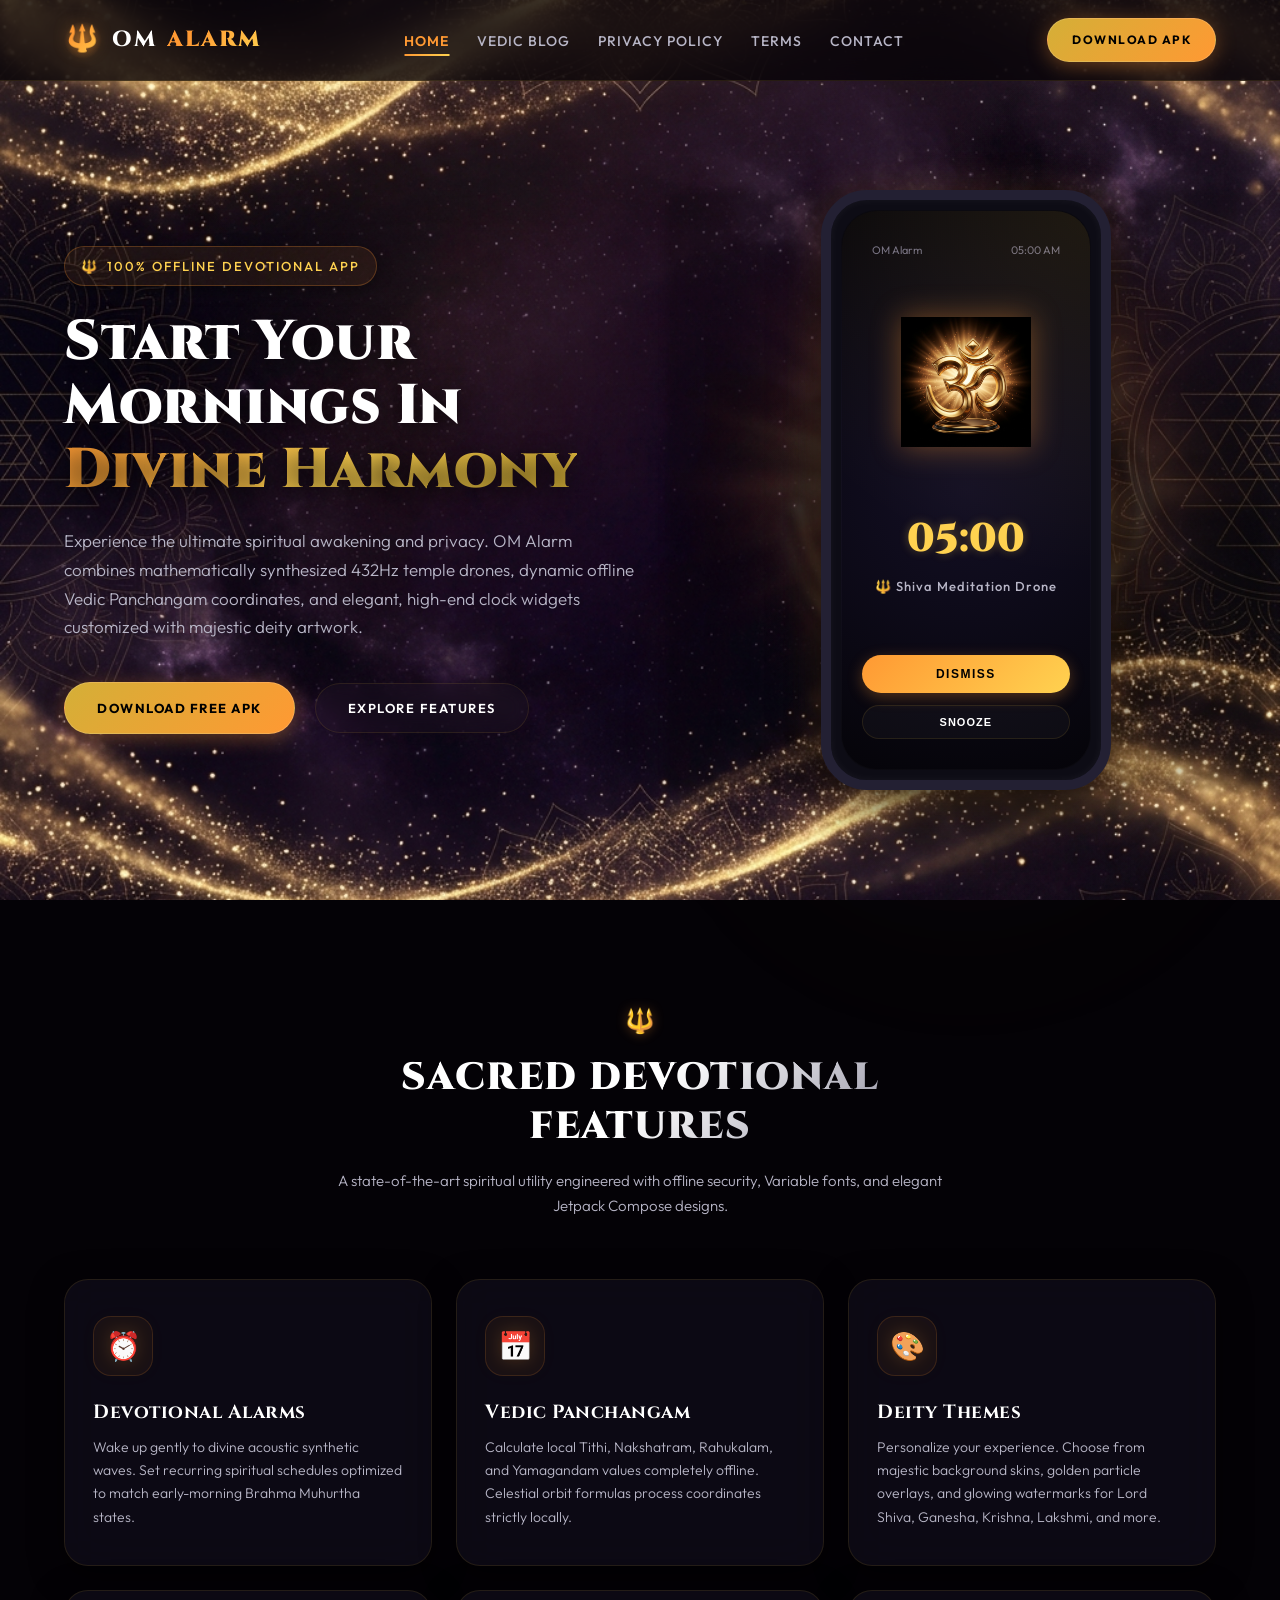
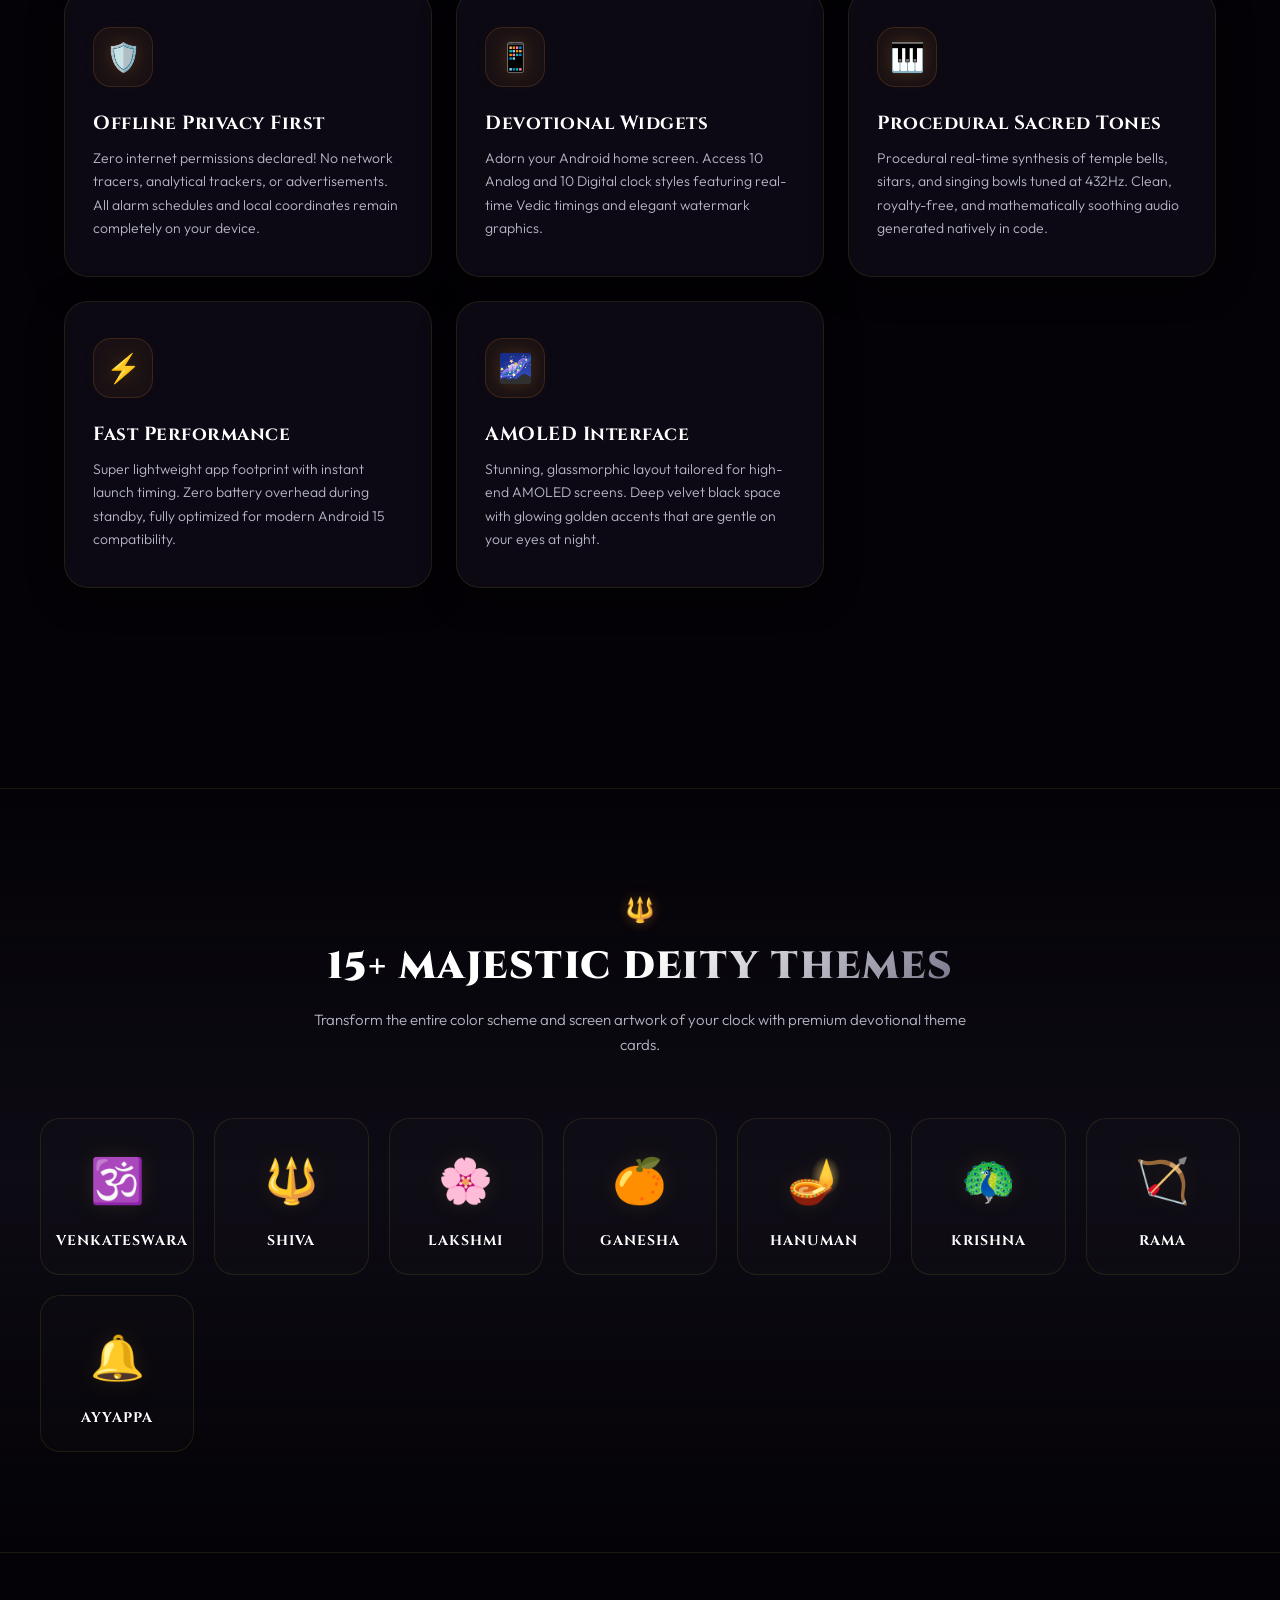
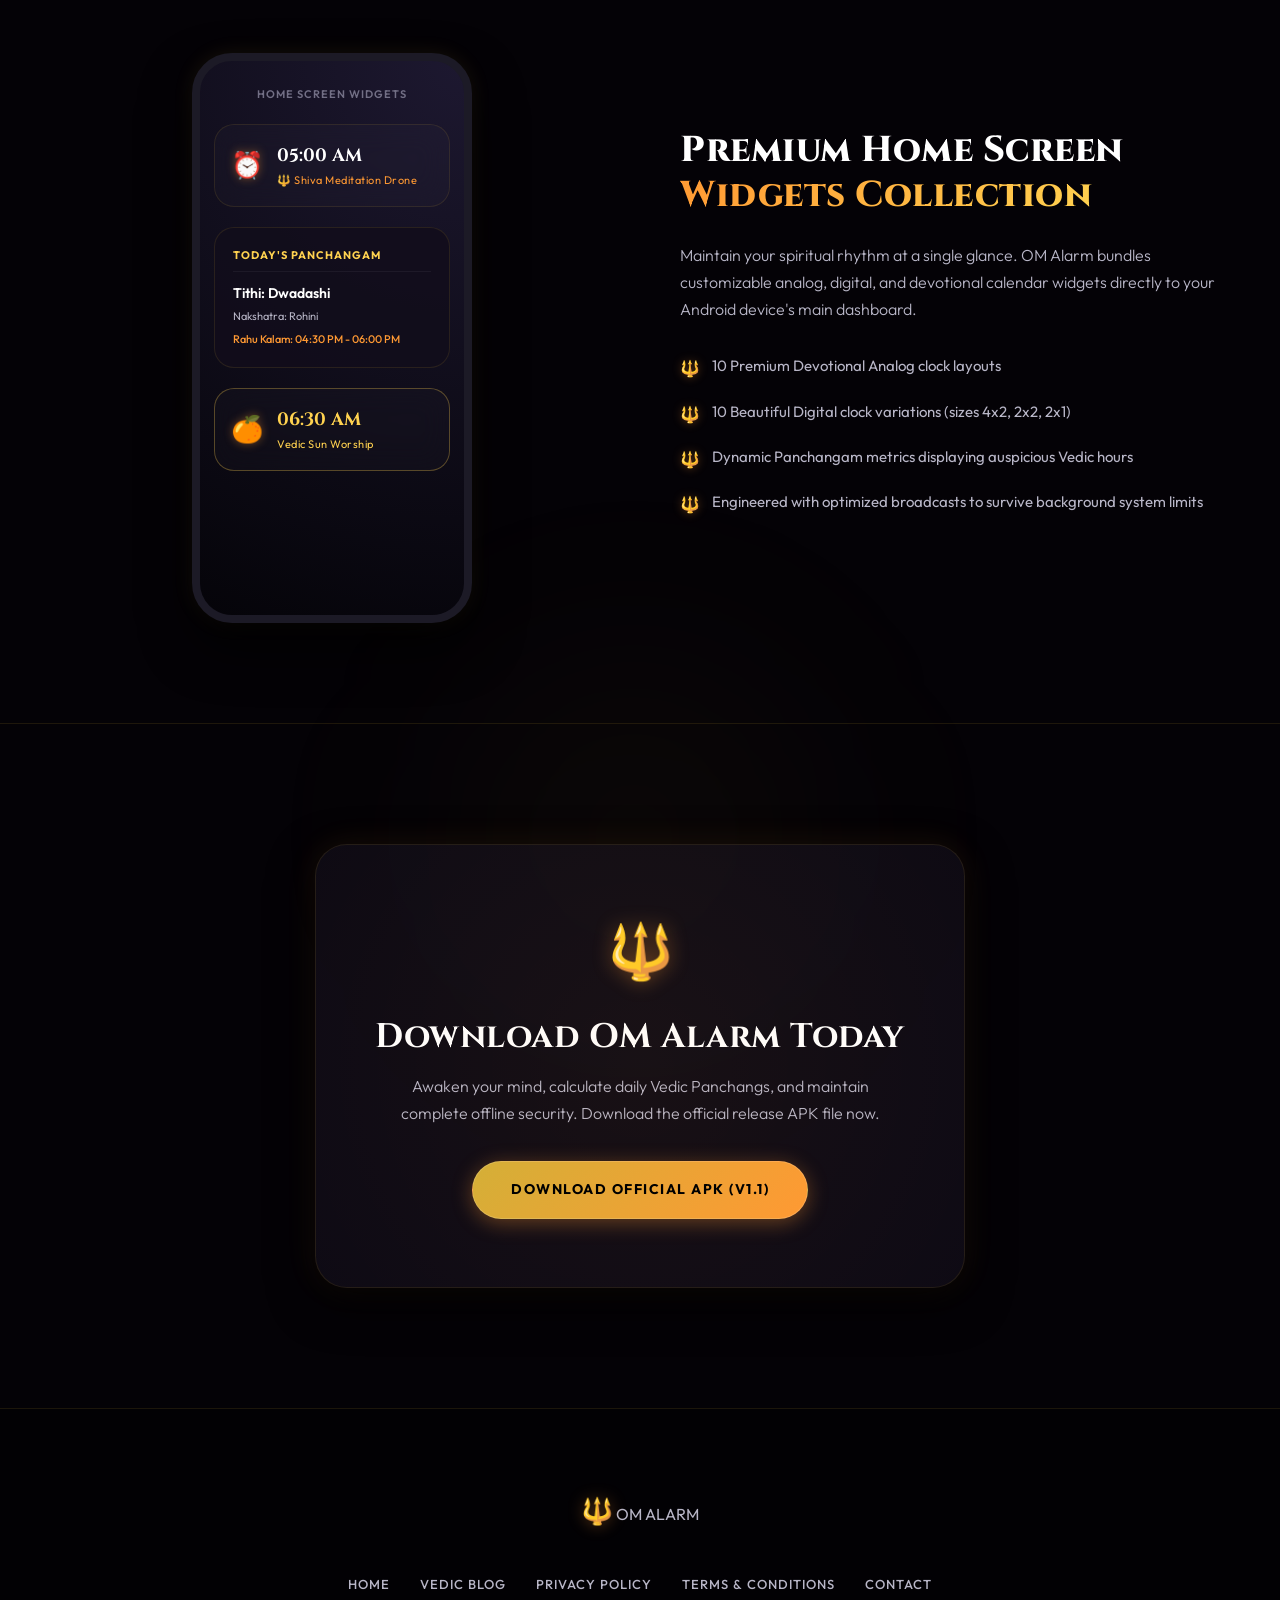
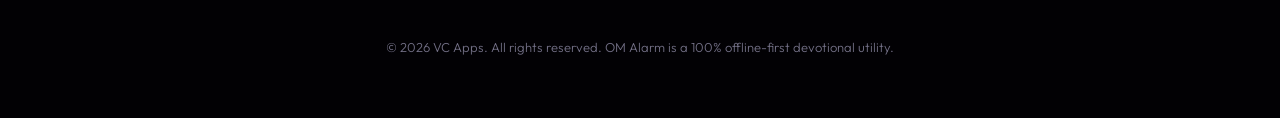
==== commit 7ed668e5: "integrate high-density branded favicons docs: integrate high-density branded favicons and active con" ====
--- a/index.html
+++ b/index.html
@@ -6,6 +6,10 @@
     <title>🔱 OM Alarm — Premium Devotional Clock & Vedic Panchangam</title>
     <meta name="description" content="Awaken mindfully with offline synthesized 432Hz devotional chants, elegant deity-themed glassmorphic home widgets, and precise local Vedic Panchang calculations.">
     <link rel="stylesheet" href="style.css">
+    <link rel="icon" href="favicon.ico">
+    <link rel="icon" type="image/png" sizes="32x32" href="favicon-32x32.png">
+    <link rel="icon" type="image/png" sizes="16x16" href="favicon-16x16.png">
+    <link rel="apple-touch-icon" href="apple-touch-icon.png">
 </head>
 <body>
 
